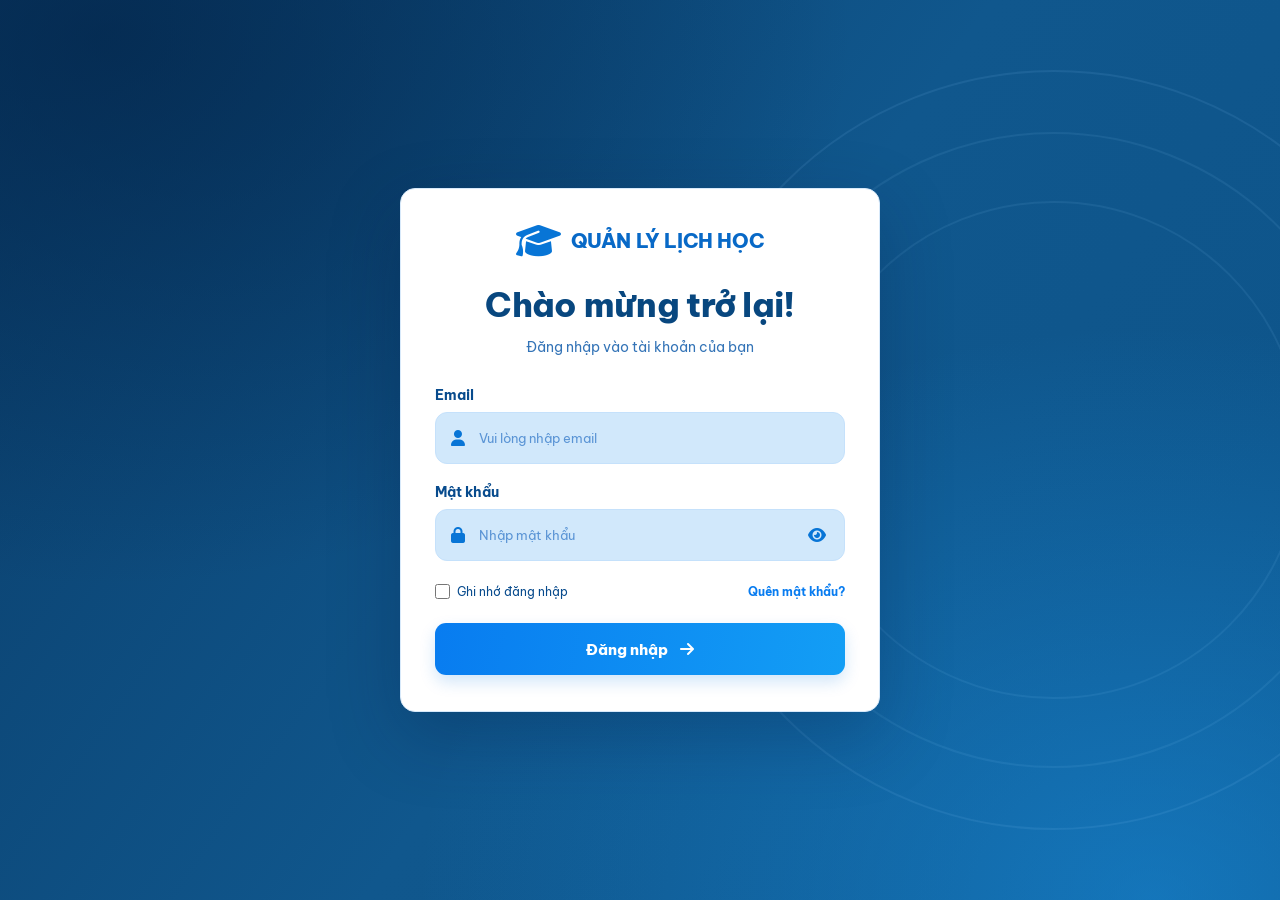
==== dangnhap.html @ f7cce5d5 "thêm phần đăng nhập" ====
<!DOCTYPE html>
<html lang="vi">
<head>
  <meta charset="UTF-8">
  <meta name="viewport" content="width=device-width, initial-scale=1.0">

  <title>Đăng nhập | Quản lý lịch học</title>

  <!-- CSS của trang đăng nhập -->
  <link rel="stylesheet" href="css/dangnhap.css">

  <!-- Font chữ -->
  <link rel="preconnect" href="https://fonts.googleapis.com">
  <link rel="preconnect" href="https://fonts.gstatic.com" crossorigin>
  <link
    href="https://fonts.googleapis.com/css2?family=Be+Vietnam+Pro:wght@400;500;600;700;800&display=swap"
    rel="stylesheet"
  >

  <!-- Font Awesome 6.4.0 -->
  <link
    rel="stylesheet"
    href="https://cdnjs.cloudflare.com/ajax/libs/font-awesome/6.4.0/css/all.min.css"
  >
</head>

<body>
  <main class="login-page">
    <!-- Vòng tròn trang trí nền -->
    <div class="background-rings" aria-hidden="true"></div>

    <!-- Khung đăng nhập -->
    <section class="login-card">

      <!-- Logo -->
      <a class="brand" href="dangnhap.html">
        <i class="fa-solid fa-graduation-cap brand-icon"></i>
        <span>QUẢN LÝ LỊCH HỌC</span>
      </a>

      <!-- Tiêu đề -->
      <header class="login-heading">
        <h1>Chào mừng trở lại!</h1>
        <p>Đăng nhập vào tài khoản của bạn</p>
      </header>

      <!-- Form đăng nhập -->
      <form id="loginForm" novalidate>

        <!-- Email hoặc mã sinh viên -->
        <div class="form-group">
          <label for="email">Email</label>

          <div class="input-wrap">
            <i class="fa-solid fa-user input-icon"></i>

            <input
              type="text"
              id="email"
              name="email"
              placeholder="Vui lòng nhập email"
              autocomplete="username"
              required
            >
          </div>

          <small class="error-message" id="emailError"></small>
        </div>

        <!-- Mật khẩu -->
        <div class="form-group">
          <label for="password">Mật khẩu</label>

          <div class="input-wrap">
            <i class="fa-solid fa-lock input-icon"></i>

            <input
              type="password"
              id="password"
              name="password"
              placeholder="Nhập mật khẩu"
              autocomplete="current-password"
              required
            >

            <button
              type="button"
              class="toggle-password"
              id="togglePassword"
              aria-label="Hiện mật khẩu"
              title="Hiện hoặc ẩn mật khẩu"
            >
              <i class="fa-solid fa-eye"></i>
            </button>
          </div>

          <small class="error-message" id="passwordError"></small>
        </div>

        <!-- Ghi nhớ và quên mật khẩu -->
        <div class="form-options">
          <label class="remember-option">
            <input type="checkbox" id="rememberMe">
            <span>Ghi nhớ đăng nhập</span>
          </label>

          <button
            type="button"
            class="text-button"
            id="forgotPassword"
          >
            Quên mật khẩu?
          </button>
        </div>

        <!-- Nút đăng nhập -->
        <button class="login-button" type="submit">
          <span>Đăng nhập</span>
          <i class="fa-solid fa-arrow-right"></i>
        </button>

        <!-- Thông báo -->
        <p
          class="form-message"
          id="formMessage"
          role="status"
          aria-live="polite"
        ></p>
      </form>

    </section>
  </main>

  <!-- JavaScript -->
  <script src="js/dangnhap.js"></script>
</body>
</html>
---- css/dangnhap.css ----
:root {
  --blue-dark: #0a3c68;
  --blue-main: #0869c7;
  --blue-button: #087cf0;
  --blue-light: #d1e8fb;
  --text-color: #084b8d;
  --muted-color: #3c77b5;
}

* {
  box-sizing: border-box;
}

html,
body {
  min-height: 100%;
}

body {
  margin: 0;
  font-family: "Be Vietnam Pro", Arial, sans-serif;
  color: var(--text-color);
}

button,
input {
  font: inherit;
}

/* =====================================
   2. NỀN XANH
===================================== */

.login-page {
  min-height: 100vh;
  min-height: 100svh;

  display: flex;
  justify-content: center;
  align-items: center;

  position: relative;
  isolation: isolate;
  overflow: hidden;

  padding: 30px 18px;

  background:
    radial-gradient(
      ellipse at 90% 100%,
      rgba(26, 145, 226, 0.55),
      transparent 45%
    ),
    radial-gradient(
      ellipse at 8% 4%,
      rgba(2, 34, 70, 0.65),
      transparent 45%
    ),
    linear-gradient(
      125deg,
      #0a3c68 0%,
      #10578d 52%,
      #0d548a 100%
    );
}

/* Vòng tròn trang trí */

.background-rings {
  position: absolute;
  z-index: -1;

  width: min(760px, 75vw);
  aspect-ratio: 1;

  right: -12%;
  top: 50%;

  transform: translateY(-50%);

  border: 2px solid rgba(146, 205, 247, 0.1);
  border-radius: 50%;

  pointer-events: none;
}

.background-rings::before,
.background-rings::after {
  content: "";

  position: absolute;
  inset: 8%;

  border: 2px solid rgba(146, 205, 247, 0.09);
  border-radius: 50%;
}

.background-rings::after {
  inset: 17%;
}

/* =====================================
   3. KHUNG ĐĂNG NHẬP
===================================== */

.login-card {
  position: relative;
  z-index: 1;

  width: 100%;
  max-width: 480px;

  padding: 34px 34px 36px;

  background: #ffffff;

  border: 1px solid #d7e9fa;
  border-radius: 15px;

  box-shadow: 0 24px 70px rgba(0, 25, 59, 0.25);
}

/* =====================================
   4. LOGO
===================================== */

.brand {
  display: flex;
  justify-content: center;
  align-items: center;
  gap: 10px;

  color: #0869c7;
  text-decoration: none;

  font-size: 20px;
  font-weight: 800;
  letter-spacing: -0.4px;
}

.brand-icon {
  font-size: 36px;
  color: #0875d6;
}

/* =====================================
   5. TIÊU ĐỀ
===================================== */

.login-heading {
  text-align: center;
  margin: 23px 0 28px;
}

.login-heading h1 {
  margin: 0;

  color: #08477f;

  font-size: clamp(25px, 4vw, 34px);
  line-height: 1.35;
  font-weight: 800;
  letter-spacing: -0.7px;
}

.login-heading p {
  margin: 8px 0 0;

  color: #3474b7;
  font-size: 14px;
  line-height: 1.6;
}

/* =====================================
   6. CÁC Ô NHẬP LIỆU
===================================== */

.form-group {
  margin-bottom: 19px;
}

.form-group > label {
  display: block;
  margin-bottom: 8px;

  color: #084b8d;
  font-size: 14px;
  font-weight: 700;
}

.input-wrap {
  display: flex;
  align-items: center;
  gap: 12px;

  min-height: 52px;
  padding: 0 13px;

  /* Nền xanh nhạt như ảnh mẫu */
  background: #d1e8fb;

  border: 1px solid #c5e1fb;
  border-radius: 12px;

  transition:
    background 0.2s ease,
    border-color 0.2s ease,
    box-shadow 0.2s ease;
}

.input-wrap:focus-within {
  background: #d9edfc;
  border-color: #4aabf6;
  box-shadow: 0 0 0 3px rgba(21, 137, 232, 0.13);
}

/* Icon email và mật khẩu */

.input-icon {
  flex: 0 0 auto;

  width: 18px;
  text-align: center;

  color: #0875d6;
  font-size: 16px;
}

/* Trường nhập */

.input-wrap input {
  flex: 1;
  min-width: 0;

  padding: 13px 0;

  border: none;
  outline: none;

  background: transparent;

  color: #084b8d;
  font-size: 13px;
}

.input-wrap input::placeholder {
  color: #5a94d5;
  opacity: 1;
}

/* Nút hiện hoặc ẩn mật khẩu */

.toggle-password {
  display: flex;
  justify-content: center;
  align-items: center;

  flex: 0 0 auto;

  width: 28px;
  height: 32px;

  border: none;
  border-radius: 6px;

  color: #0875d6;
  background: transparent;

  cursor: pointer;
}

.toggle-password:hover {
  background: rgba(8, 117, 214, 0.09);
}

.toggle-password i {
  font-size: 16px;
}

/* =====================================
   7. GHI NHỚ VÀ QUÊN MẬT KHẨU
===================================== */

.form-options {
  display: flex;
  justify-content: space-between;
  align-items: center;
  gap: 10px;

  margin: 2px 0 20px;

  font-size: 12px;
}

.remember-option {
  display: inline-flex;
  align-items: center;
  gap: 7px;

  cursor: pointer;
}

.remember-option input {
  width: 15px;
  height: 15px;
  margin: 0;

  accent-color: #087cf0;
  cursor: pointer;
}

.text-button {
  padding: 4px 0;

  border: none;

  color: #087cf0;
  background: transparent;

  font-size: 12px;
  font-weight: 700;

  cursor: pointer;
}

.text-button:hover {
  text-decoration: underline;
}

/* =====================================
   8. NÚT ĐĂNG NHẬP
===================================== */

.login-button {
  display: flex;
  justify-content: center;
  align-items: center;
  gap: 12px;

  width: 100%;
  min-height: 52px;

  border: none;
  border-radius: 11px;

  color: #ffffff;
  background: linear-gradient(100deg, #087cf0, #139ef5);

  box-shadow: 0 7px 16px rgba(5, 119, 224, 0.18);

  font-size: 15px;
  font-weight: 800;

  cursor: pointer;

  transition:
    transform 0.2s ease,
    box-shadow 0.2s ease,
    filter 0.2s ease;
}

.login-button i {
  font-size: 16px;
}

.login-button:hover {
  filter: brightness(1.05);
  box-shadow: 0 9px 20px rgba(5, 119, 224, 0.25);
}

.login-button:active {
  transform: translateY(1px);
}

.login-button:focus-visible,
.toggle-password:focus-visible,
.text-button:focus-visible {
  outline: 2px solid #087cf0;
  outline-offset: 3px;
}

/* =====================================
   9. THÔNG BÁO
===================================== */

.form-message {
  margin: 0;
  text-align: center;
  font-size: 12px;
  line-height: 1.6;
}

.form-message:not(:empty) {
  margin-top: 12px;
}

.form-message.success {
  color: #087a46;
}

.form-message.error,
.error-message {
  color: #c62828;
}

.error-message {
  display: block;
  margin-top: 5px;
  font-size: 11px;
}

.error-message:empty {
  display: none;
}

/* =====================================
   10. RESPONSIVE - TABLET VÀ ĐIỆN THOẠI
===================================== */

@media (max-width: 600px) {
  .login-page {
    padding: 22px 14px;
  }

  .login-card {
    max-width: 420px;
    padding: 28px 22px 30px;
    border-radius: 14px;
  }

  .brand {
    gap: 8px;
    font-size: 17px;
  }

  .brand-icon {
    font-size: 31px;
  }

  .login-heading {
    margin: 20px 0 25px;
  }

  .login-heading h1 {
    font-size: 27px;
  }

  .login-heading p {
    font-size: 13px;
  }

  .form-group > label {
    font-size: 13px;
  }

  .input-wrap {
    min-height: 49px;
    gap: 10px;
    padding: 0 11px;
  }

  .input-wrap input {
    font-size: 12px;
  }

  .form-options {
    font-size: 11px;
  }

  .text-button {
    font-size: 11px;
  }

  .login-button {
    min-height: 49px;
    font-size: 14px;
  }
}

@media (max-width: 360px) {
  .login-card {
    padding: 25px 17px;
  }

  .brand {
    font-size: 15px;
  }

  .login-heading h1 {
    font-size: 24px;
  }

  .form-options {
    align-items: flex-start;
  }
}
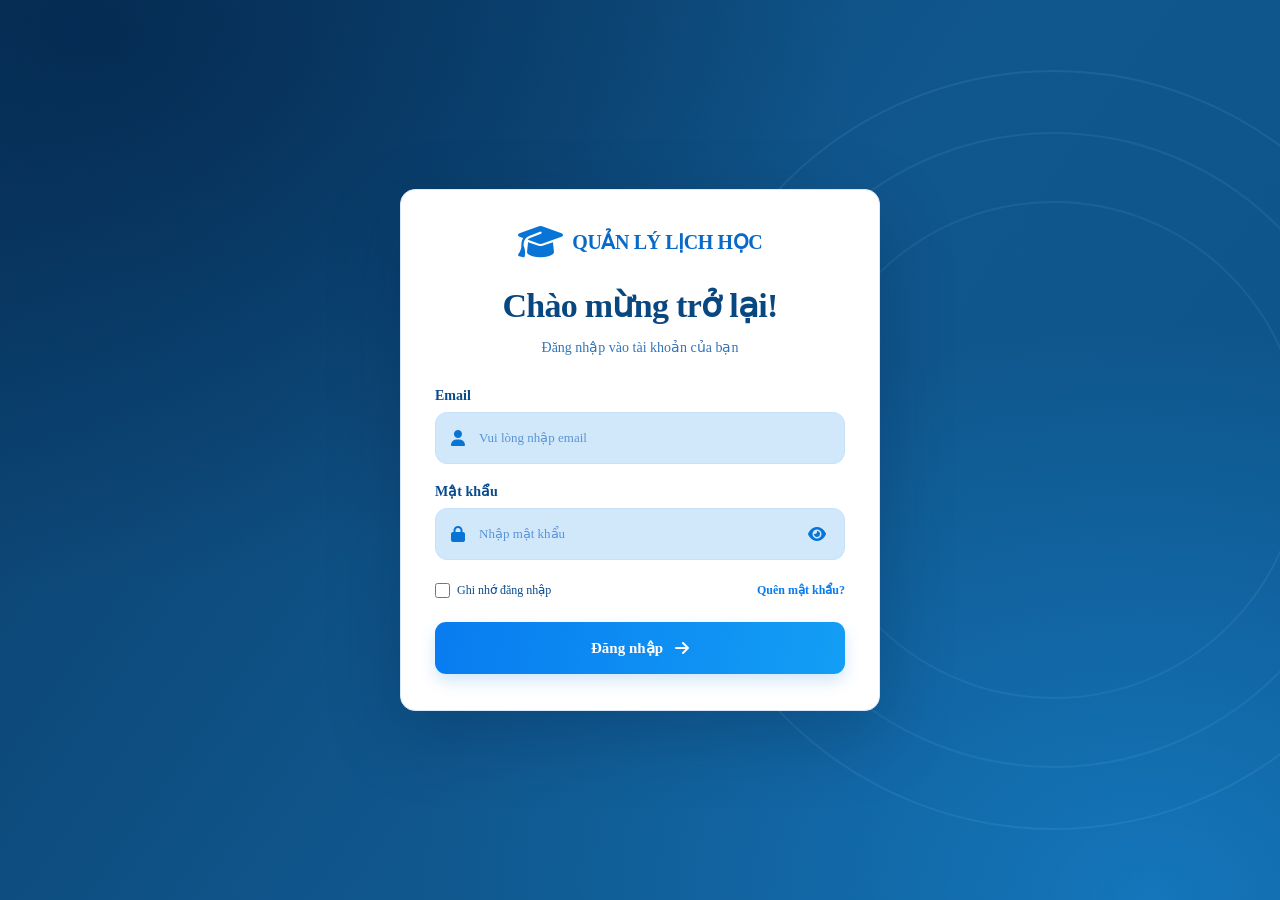
==== commit 7db926fc: "Sửa format các file html và thêm liên kết giữa monhoc và lichhoc" ====
--- a/dangnhap.html
+++ b/dangnhap.html
@@ -1,137 +1,72 @@
 <!DOCTYPE html>
 <html lang="vi">
 <head>
-  <meta charset="UTF-8">
-  <meta name="viewport" content="width=device-width, initial-scale=1.0">
+    <meta charset="UTF-8">
+    <meta name="viewport" content="width=device-width, initial-scale=1.0">
+    <title>Đăng nhập - QUẢN LÝ LỊCH HỌC</title>
+    <link rel="stylesheet" href="https://cdnjs.cloudflare.com/ajax/libs/font-awesome/6.4.0/css/all.min.css">
+    <link rel="stylesheet" href="css/dangnhap.css">
+</head>
+<body>
 
-  <title>Đăng nhập | Quản lý lịch học</title>
+    <main class="login-page">
+        <div class="background-rings" aria-hidden="true"></div>
 
-  <!-- CSS của trang đăng nhập -->
-  <link rel="stylesheet" href="css/dangnhap.css">
+        <section class="login-card">
 
-  <!-- Font chữ -->
-  <link rel="preconnect" href="https://fonts.googleapis.com">
-  <link rel="preconnect" href="https://fonts.gstatic.com" crossorigin>
-  <link
-    href="https://fonts.googleapis.com/css2?family=Be+Vietnam+Pro:wght@400;500;600;700;800&display=swap"
-    rel="stylesheet"
-  >
+            <a class="brand" href="trangchu.html">
+                <i class="fa-solid fa-graduation-cap brand-icon"></i>
+                <span>QUẢN LÝ LỊCH HỌC</span>
+            </a>
 
-  <!-- Font Awesome 6.4.0 -->
-  <link
-    rel="stylesheet"
-    href="https://cdnjs.cloudflare.com/ajax/libs/font-awesome/6.4.0/css/all.min.css"
-  >
-</head>
+            <header class="login-heading">
+                <h1>Chào mừng trở lại!</h1>
+                <p>Đăng nhập vào tài khoản của bạn</p>
+            </header>
 
-<body>
-  <main class="login-page">
-    <!-- Vòng tròn trang trí nền -->
-    <div class="background-rings" aria-hidden="true"></div>
+            <form id="loginForm" novalidate>
 
-    <!-- Khung đăng nhập -->
-    <section class="login-card">
+                <div class="form-group">
+                    <label for="email">Email</label>
+                    <div class="input-wrap">
+                        <i class="fa-solid fa-user input-icon"></i>
+                        <input type="email" id="email" name="email" placeholder="Vui lòng nhập email" autocomplete="username" required>
+                    </div>
+                    <small class="error-message" id="emailError"></small>
+                </div>
 
-      <!-- Logo -->
-      <a class="brand" href="dangnhap.html">
-        <i class="fa-solid fa-graduation-cap brand-icon"></i>
-        <span>QUẢN LÝ LỊCH HỌC</span>
-      </a>
+                <div class="form-group">
+                    <label for="password">Mật khẩu</label>
+                    <div class="input-wrap">
+                        <i class="fa-solid fa-lock input-icon"></i>
+                        <input type="password" id="password" name="password" placeholder="Nhập mật khẩu" autocomplete="current-password" required>
+                        <button type="button" class="toggle-password" id="togglePassword" aria-label="Hiện mật khẩu" title="Hiện hoặc ẩn mật khẩu">
+                            <i class="fa-solid fa-eye"></i>
+                        </button>
+                    </div>
+                    <small class="error-message" id="passwordError"></small>
+                </div>
 
-      <!-- Tiêu đề -->
-      <header class="login-heading">
-        <h1>Chào mừng trở lại!</h1>
-        <p>Đăng nhập vào tài khoản của bạn</p>
-      </header>
+                <div class="form-options">
+                    <label class="remember-option">
+                        <input type="checkbox" id="rememberMe">
+                        <span>Ghi nhớ đăng nhập</span>
+                    </label>
+                    <button type="button" class="text-button" id="forgotPassword">Quên mật khẩu?</button>
+                </div>
 
-      <!-- Form đăng nhập -->
-      <form id="loginForm" novalidate>
+                <button class="login-button" type="submit">
+                    <span>Đăng nhập</span>
+                    <i class="fa-solid fa-arrow-right"></i>
+                </button>
 
-        <!-- Email hoặc mã sinh viên -->
-        <div class="form-group">
-          <label for="email">Email</label>
+                <p class="form-message" id="formMessage" role="status" aria-live="polite"></p>
+            </form>
 
-          <div class="input-wrap">
-            <i class="fa-solid fa-user input-icon"></i>
+        </section>
+    </main>
 
-            <input
-              type="text"
-              id="email"
-              name="email"
-              placeholder="Vui lòng nhập email"
-              autocomplete="username"
-              required
-            >
-          </div>
+    <script src="js/dangnhap.js"></script>
 
-          <small class="error-message" id="emailError"></small>
-        </div>
-
-        <!-- Mật khẩu -->
-        <div class="form-group">
-          <label for="password">Mật khẩu</label>
-
-          <div class="input-wrap">
-            <i class="fa-solid fa-lock input-icon"></i>
-
-            <input
-              type="password"
-              id="password"
-              name="password"
-              placeholder="Nhập mật khẩu"
-              autocomplete="current-password"
-              required
-            >
-
-            <button
-              type="button"
-              class="toggle-password"
-              id="togglePassword"
-              aria-label="Hiện mật khẩu"
-              title="Hiện hoặc ẩn mật khẩu"
-            >
-              <i class="fa-solid fa-eye"></i>
-            </button>
-          </div>
-
-          <small class="error-message" id="passwordError"></small>
-        </div>
-
-        <!-- Ghi nhớ và quên mật khẩu -->
-        <div class="form-options">
-          <label class="remember-option">
-            <input type="checkbox" id="rememberMe">
-            <span>Ghi nhớ đăng nhập</span>
-          </label>
-
-          <button
-            type="button"
-            class="text-button"
-            id="forgotPassword"
-          >
-            Quên mật khẩu?
-          </button>
-        </div>
-
-        <!-- Nút đăng nhập -->
-        <button class="login-button" type="submit">
-          <span>Đăng nhập</span>
-          <i class="fa-solid fa-arrow-right"></i>
-        </button>
-
-        <!-- Thông báo -->
-        <p
-          class="form-message"
-          id="formMessage"
-          role="status"
-          aria-live="polite"
-        ></p>
-      </form>
-
-    </section>
-  </main>
-
-  <!-- JavaScript -->
-  <script src="js/dangnhap.js"></script>
 </body>
-</html>
+</html>
--- a/css/dangnhap.css
+++ b/css/dangnhap.css
@@ -18,7 +18,7 @@
 
 body {
   margin: 0;
-  font-family: "Be Vietnam Pro", Arial, sans-serif;
+  font-family: inherit;
   color: var(--text-color);
 }
 
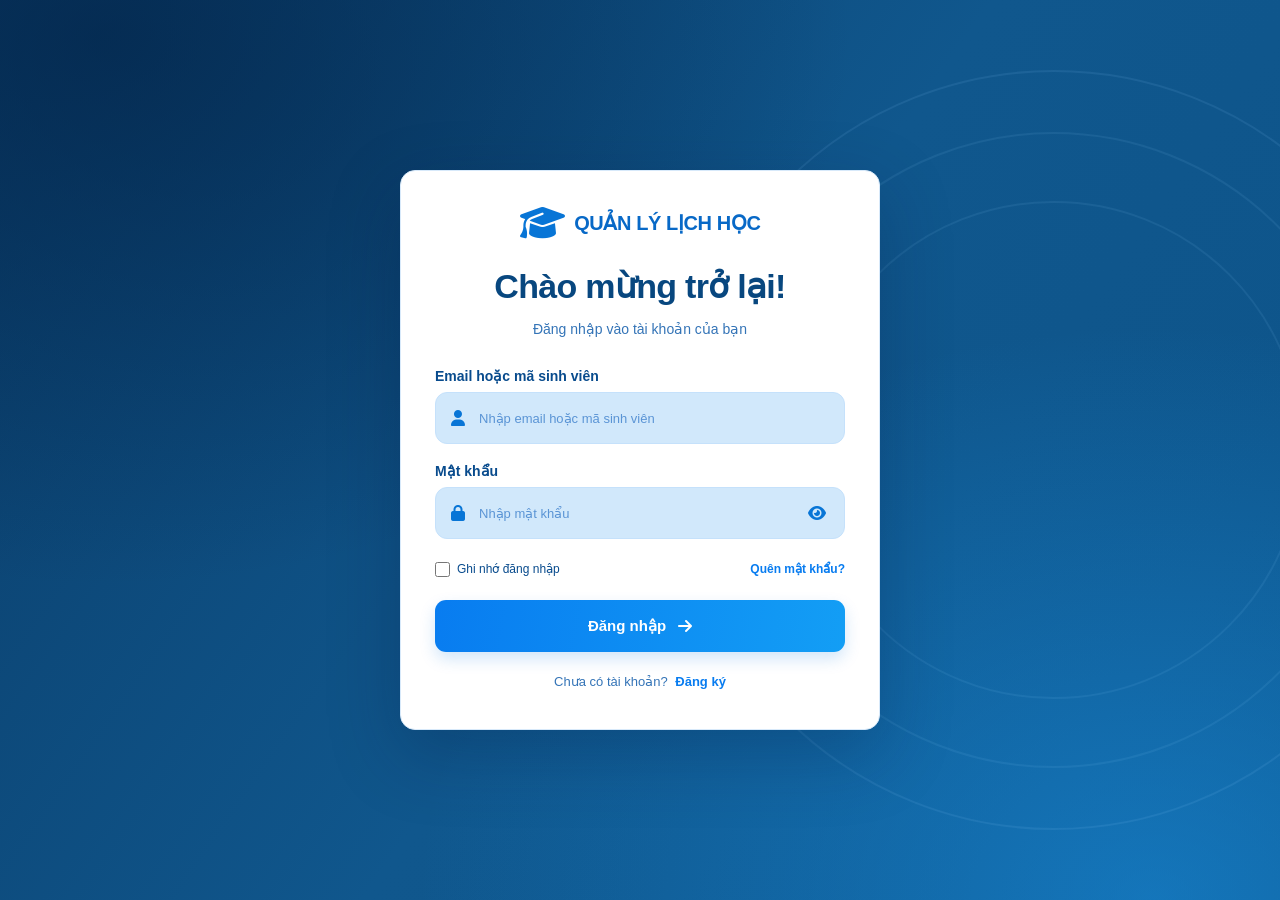
==== commit c600fa24: "- Thêm chức năng đăng kí, giờ có thể đăng nhập bằng email hoặc msv - Tài khoản thực sự hoạt động tha" ====
--- a/dangnhap.html
+++ b/dangnhap.html
@@ -20,31 +20,31 @@
             </a>
 
             <header class="login-heading">
-                <h1>Chào mừng trở lại!</h1>
-                <p>Đăng nhập vào tài khoản của bạn</p>
+                <h1 id="headingTitle">Chào mừng trở lại!</h1>
+                <p id="headingText">Đăng nhập vào tài khoản của bạn</p>
             </header>
 
             <form id="loginForm" novalidate>
 
                 <div class="form-group">
-                    <label for="email">Email</label>
+                    <label for="loginId">Email hoặc mã sinh viên</label>
                     <div class="input-wrap">
                         <i class="fa-solid fa-user input-icon"></i>
-                        <input type="email" id="email" name="email" placeholder="Vui lòng nhập email" autocomplete="username" required>
+                        <input type="text" id="loginId" name="loginId" placeholder="Nhập email hoặc mã sinh viên" autocomplete="username" required>
                     </div>
-                    <small class="error-message" id="emailError"></small>
+                    <small class="error-message" id="loginIdError"></small>
                 </div>
 
                 <div class="form-group">
-                    <label for="password">Mật khẩu</label>
+                    <label for="loginPassword">Mật khẩu</label>
                     <div class="input-wrap">
                         <i class="fa-solid fa-lock input-icon"></i>
-                        <input type="password" id="password" name="password" placeholder="Nhập mật khẩu" autocomplete="current-password" required>
-                        <button type="button" class="toggle-password" id="togglePassword" aria-label="Hiện mật khẩu" title="Hiện hoặc ẩn mật khẩu">
+                        <input type="password" id="loginPassword" name="password" placeholder="Nhập mật khẩu" autocomplete="current-password" required>
+                        <button type="button" class="toggle-password" data-target="loginPassword" aria-label="Hiện mật khẩu" title="Hiện hoặc ẩn mật khẩu">
                             <i class="fa-solid fa-eye"></i>
                         </button>
                     </div>
-                    <small class="error-message" id="passwordError"></small>
+                    <small class="error-message" id="loginPasswordError"></small>
                 </div>
 
                 <div class="form-options">
@@ -60,12 +60,84 @@
                     <i class="fa-solid fa-arrow-right"></i>
                 </button>
 
-                <p class="form-message" id="formMessage" role="status" aria-live="polite"></p>
+                <p class="form-message" id="loginMessage" role="status" aria-live="polite"></p>
+
+                <p class="form-switch">
+                    Chưa có tài khoản?
+                    <button type="button" class="text-button" id="showRegister">Đăng ký</button>
+                </p>
+            </form>
+
+            <form id="registerForm" novalidate hidden>
+
+                <div class="form-group">
+                    <label for="regName">Họ và tên</label>
+                    <div class="input-wrap">
+                        <i class="fa-solid fa-id-card input-icon"></i>
+                        <input type="text" id="regName" name="name" placeholder="Ví dụ: Nguyễn Văn A" autocomplete="name" required>
+                    </div>
+                    <small class="error-message" id="regNameError"></small>
+                </div>
+
+                <div class="form-group">
+                    <label for="regEmail">Email</label>
+                    <div class="input-wrap">
+                        <i class="fa-solid fa-envelope input-icon"></i>
+                        <input type="email" id="regEmail" name="email" placeholder="Ví dụ: id@gmail.com" autocomplete="email" required>
+                    </div>
+                    <small class="error-message" id="regEmailError"></small>
+                </div>
+
+                <div class="form-group">
+                    <label for="regStudentId">Mã sinh viên</label>
+                    <div class="input-wrap">
+                        <i class="fa-solid fa-id-badge input-icon"></i>
+                        <input type="text" id="regStudentId" name="studentId" placeholder="Nhập 9 chữ số" inputmode="numeric" autocomplete="off" required>
+                    </div>
+                    <small class="error-message" id="regStudentIdError"></small>
+                </div>
+
+                <div class="form-group">
+                    <label for="regPassword">Mật khẩu</label>
+                    <div class="input-wrap">
+                        <i class="fa-solid fa-lock input-icon"></i>
+                        <input type="password" id="regPassword" name="password" placeholder="Tối thiểu 8 ký tự, gồm a-z, A-Z, 0-9" autocomplete="new-password" required>
+                        <button type="button" class="toggle-password" data-target="regPassword" aria-label="Hiện mật khẩu" title="Hiện hoặc ẩn mật khẩu">
+                            <i class="fa-solid fa-eye"></i>
+                        </button>
+                    </div>
+                    <small class="error-message" id="regPasswordError"></small>
+                </div>
+
+                <div class="form-group">
+                    <label for="regConfirm">Xác nhận mật khẩu</label>
+                    <div class="input-wrap">
+                        <i class="fa-solid fa-lock input-icon"></i>
+                        <input type="password" id="regConfirm" name="confirmPassword" placeholder="Nhập lại mật khẩu" autocomplete="new-password" required>
+                        <button type="button" class="toggle-password" data-target="regConfirm" aria-label="Hiện mật khẩu" title="Hiện hoặc ẩn mật khẩu">
+                            <i class="fa-solid fa-eye"></i>
+                        </button>
+                    </div>
+                    <small class="error-message" id="regConfirmError"></small>
+                </div>
+
+                <button class="login-button" type="submit">
+                    <span>Đăng ký</span>
+                    <i class="fa-solid fa-arrow-right"></i>
+                </button>
+
+                <p class="form-message" id="registerMessage" role="status" aria-live="polite"></p>
+
+                <p class="form-switch">
+                    Đã có tài khoản?
+                    <button type="button" class="text-button" id="showLogin">Đăng nhập</button>
+                </p>
             </form>
 
         </section>
     </main>
 
+    <script src="js/main.js"></script>
     <script src="js/dangnhap.js"></script>
 
 </body>
--- a/css/dangnhap.css
+++ b/css/dangnhap.css
@@ -1,496 +1,362 @@
 :root {
-  --blue-dark: #0a3c68;
-  --blue-main: #0869c7;
-  --blue-button: #087cf0;
-  --blue-light: #d1e8fb;
-  --text-color: #084b8d;
-  --muted-color: #3c77b5;
+    --blue-dark: #0a3c68;
+    --blue-main: #0869c7;
+    --blue-icon: #0875d6;
+    --blue-button: #087cf0;
+    --blue-light: #d1e8fb;
+    --text-color: #084b8d;
+    --heading-color: #08477f;
+    --muted-color: #3474b7;
+    --success-color: #087a46;
+    --danger-color: #c62828;
 }
 
 * {
-  box-sizing: border-box;
+    box-sizing: border-box;
 }
 
 html,
 body {
-  min-height: 100%;
+    min-height: 100%;
 }
 
 body {
-  margin: 0;
-  font-family: inherit;
-  color: var(--text-color);
+    margin: 0;
+    font-family: 'Segoe UI', Tahoma, Geneva, Verdana, sans-serif;
+    color: var(--text-color);
 }
 
 button,
 input {
-  font: inherit;
-}
-
-/* =====================================
-   2. NỀN XANH
-===================================== */
+    font: inherit;
+}
 
 .login-page {
-  min-height: 100vh;
-  min-height: 100svh;
-
-  display: flex;
-  justify-content: center;
-  align-items: center;
-
-  position: relative;
-  isolation: isolate;
-  overflow: hidden;
-
-  padding: 30px 18px;
-
-  background:
-    radial-gradient(
-      ellipse at 90% 100%,
-      rgba(26, 145, 226, 0.55),
-      transparent 45%
-    ),
-    radial-gradient(
-      ellipse at 8% 4%,
-      rgba(2, 34, 70, 0.65),
-      transparent 45%
-    ),
-    linear-gradient(
-      125deg,
-      #0a3c68 0%,
-      #10578d 52%,
-      #0d548a 100%
-    );
-}
-
-/* Vòng tròn trang trí */
+    min-height: 100vh;
+    min-height: 100svh;
+    display: flex;
+    justify-content: center;
+    align-items: center;
+    position: relative;
+    isolation: isolate;
+    overflow: hidden;
+    padding: 30px 18px;
+    background:
+        radial-gradient(ellipse at 90% 100%, rgba(26, 145, 226, 0.55), transparent 45%),
+        radial-gradient(ellipse at 8% 4%, rgba(2, 34, 70, 0.65), transparent 45%),
+        linear-gradient(125deg, var(--blue-dark) 0%, #10578d 52%, #0d548a 100%);
+}
 
 .background-rings {
-  position: absolute;
-  z-index: -1;
-
-  width: min(760px, 75vw);
-  aspect-ratio: 1;
-
-  right: -12%;
-  top: 50%;
-
-  transform: translateY(-50%);
-
-  border: 2px solid rgba(146, 205, 247, 0.1);
-  border-radius: 50%;
-
-  pointer-events: none;
-}
-
+    position: absolute;
+    z-index: -1;
+    width: min(760px, 75vw);
+    aspect-ratio: 1;
+    right: -12%;
+    top: 50%;
+    transform: translateY(-50%);
+    border: 2px solid rgba(146, 205, 247, 0.1);
+    border-radius: 50%;
+    pointer-events: none;
+}
 .background-rings::before,
 .background-rings::after {
-  content: "";
-
-  position: absolute;
-  inset: 8%;
-
-  border: 2px solid rgba(146, 205, 247, 0.09);
-  border-radius: 50%;
-}
-
+    content: "";
+    position: absolute;
+    inset: 8%;
+    border: 2px solid rgba(146, 205, 247, 0.09);
+    border-radius: 50%;
+}
 .background-rings::after {
-  inset: 17%;
-}
-
-/* =====================================
-   3. KHUNG ĐĂNG NHẬP
-===================================== */
+    inset: 17%;
+}
 
 .login-card {
-  position: relative;
-  z-index: 1;
-
-  width: 100%;
-  max-width: 480px;
-
-  padding: 34px 34px 36px;
-
-  background: #ffffff;
-
-  border: 1px solid #d7e9fa;
-  border-radius: 15px;
-
-  box-shadow: 0 24px 70px rgba(0, 25, 59, 0.25);
-}
-
-/* =====================================
-   4. LOGO
-===================================== */
+    position: relative;
+    z-index: 1;
+    width: 100%;
+    max-width: 480px;
+    padding: 34px 34px 36px;
+    background: #fff;
+    border: 1px solid #d7e9fa;
+    border-radius: 15px;
+    box-shadow: 0 24px 70px rgba(0, 25, 59, 0.25);
+}
 
 .brand {
-  display: flex;
-  justify-content: center;
-  align-items: center;
-  gap: 10px;
-
-  color: #0869c7;
-  text-decoration: none;
-
-  font-size: 20px;
-  font-weight: 800;
-  letter-spacing: -0.4px;
-}
-
+    display: flex;
+    justify-content: center;
+    align-items: center;
+    gap: 10px;
+    color: var(--blue-main);
+    text-decoration: none;
+    font-size: 20px;
+    font-weight: 800;
+    letter-spacing: -0.4px;
+}
 .brand-icon {
-  font-size: 36px;
-  color: #0875d6;
-}
-
-/* =====================================
-   5. TIÊU ĐỀ
-===================================== */
+    font-size: 36px;
+    color: var(--blue-icon);
+}
 
 .login-heading {
-  text-align: center;
-  margin: 23px 0 28px;
-}
-
+    text-align: center;
+    margin: 23px 0 28px;
+}
 .login-heading h1 {
-  margin: 0;
-
-  color: #08477f;
-
-  font-size: clamp(25px, 4vw, 34px);
-  line-height: 1.35;
-  font-weight: 800;
-  letter-spacing: -0.7px;
-}
-
+    margin: 0;
+    color: var(--heading-color);
+    font-size: clamp(25px, 4vw, 34px);
+    line-height: 1.35;
+    font-weight: 800;
+    letter-spacing: -0.7px;
+}
 .login-heading p {
-  margin: 8px 0 0;
-
-  color: #3474b7;
-  font-size: 14px;
-  line-height: 1.6;
-}
-
-/* =====================================
-   6. CÁC Ô NHẬP LIỆU
-===================================== */
+    margin: 8px 0 0;
+    color: var(--muted-color);
+    font-size: 14px;
+    line-height: 1.6;
+}
 
 .form-group {
-  margin-bottom: 19px;
-}
-
+    margin-bottom: 19px;
+}
 .form-group > label {
-  display: block;
-  margin-bottom: 8px;
-
-  color: #084b8d;
-  font-size: 14px;
-  font-weight: 700;
+    display: block;
+    margin-bottom: 8px;
+    color: var(--text-color);
+    font-size: 14px;
+    font-weight: 700;
 }
 
 .input-wrap {
-  display: flex;
-  align-items: center;
-  gap: 12px;
-
-  min-height: 52px;
-  padding: 0 13px;
-
-  /* Nền xanh nhạt như ảnh mẫu */
-  background: #d1e8fb;
-
-  border: 1px solid #c5e1fb;
-  border-radius: 12px;
-
-  transition:
-    background 0.2s ease,
-    border-color 0.2s ease,
-    box-shadow 0.2s ease;
-}
-
+    display: flex;
+    align-items: center;
+    gap: 12px;
+    min-height: 52px;
+    padding: 0 13px;
+    background: var(--blue-light);
+    border: 1px solid #c5e1fb;
+    border-radius: 12px;
+    transition: background 0.2s ease, border-color 0.2s ease, box-shadow 0.2s ease;
+}
 .input-wrap:focus-within {
-  background: #d9edfc;
-  border-color: #4aabf6;
-  box-shadow: 0 0 0 3px rgba(21, 137, 232, 0.13);
-}
-
-/* Icon email và mật khẩu */
-
+    background: #d9edfc;
+    border-color: #4aabf6;
+    box-shadow: 0 0 0 3px rgba(21, 137, 232, 0.13);
+}
 .input-icon {
-  flex: 0 0 auto;
-
-  width: 18px;
-  text-align: center;
-
-  color: #0875d6;
-  font-size: 16px;
-}
-
-/* Trường nhập */
-
+    flex: 0 0 auto;
+    width: 18px;
+    text-align: center;
+    color: var(--blue-icon);
+    font-size: 16px;
+}
 .input-wrap input {
-  flex: 1;
-  min-width: 0;
-
-  padding: 13px 0;
-
-  border: none;
-  outline: none;
-
-  background: transparent;
-
-  color: #084b8d;
-  font-size: 13px;
-}
-
+    flex: 1;
+    min-width: 0;
+    padding: 13px 0;
+    border: none;
+    outline: none;
+    background: transparent;
+    color: var(--text-color);
+    font-size: 13px;
+}
 .input-wrap input::placeholder {
-  color: #5a94d5;
-  opacity: 1;
-}
-
-/* Nút hiện hoặc ẩn mật khẩu */
+    color: #5a94d5;
+    opacity: 1;
+}
 
 .toggle-password {
-  display: flex;
-  justify-content: center;
-  align-items: center;
-
-  flex: 0 0 auto;
-
-  width: 28px;
-  height: 32px;
-
-  border: none;
-  border-radius: 6px;
-
-  color: #0875d6;
-  background: transparent;
-
-  cursor: pointer;
-}
-
+    display: flex;
+    justify-content: center;
+    align-items: center;
+    flex: 0 0 auto;
+    width: 28px;
+    height: 32px;
+    border: none;
+    border-radius: 6px;
+    color: var(--blue-icon);
+    background: transparent;
+    cursor: pointer;
+}
 .toggle-password:hover {
-  background: rgba(8, 117, 214, 0.09);
-}
-
+    background: rgba(8, 117, 214, 0.09);
+}
 .toggle-password i {
-  font-size: 16px;
-}
-
-/* =====================================
-   7. GHI NHỚ VÀ QUÊN MẬT KHẨU
-===================================== */
+    font-size: 16px;
+}
 
 .form-options {
-  display: flex;
-  justify-content: space-between;
-  align-items: center;
-  gap: 10px;
-
-  margin: 2px 0 20px;
-
-  font-size: 12px;
-}
-
+    display: flex;
+    justify-content: space-between;
+    align-items: center;
+    gap: 10px;
+    margin: 2px 0 20px;
+    font-size: 12px;
+}
 .remember-option {
-  display: inline-flex;
-  align-items: center;
-  gap: 7px;
-
-  cursor: pointer;
-}
-
+    display: inline-flex;
+    align-items: center;
+    gap: 7px;
+    cursor: pointer;
+}
 .remember-option input {
-  width: 15px;
-  height: 15px;
-  margin: 0;
-
-  accent-color: #087cf0;
-  cursor: pointer;
-}
-
+    width: 15px;
+    height: 15px;
+    margin: 0;
+    accent-color: var(--blue-button);
+    cursor: pointer;
+}
 .text-button {
-  padding: 4px 0;
-
-  border: none;
-
-  color: #087cf0;
-  background: transparent;
-
-  font-size: 12px;
-  font-weight: 700;
-
-  cursor: pointer;
-}
-
+    padding: 4px 0;
+    border: none;
+    color: var(--blue-button);
+    background: transparent;
+    font-size: 12px;
+    font-weight: 700;
+    cursor: pointer;
+}
 .text-button:hover {
-  text-decoration: underline;
-}
-
-/* =====================================
-   8. NÚT ĐĂNG NHẬP
-===================================== */
+    text-decoration: underline;
+}
 
 .login-button {
-  display: flex;
-  justify-content: center;
-  align-items: center;
-  gap: 12px;
-
-  width: 100%;
-  min-height: 52px;
-
-  border: none;
-  border-radius: 11px;
-
-  color: #ffffff;
-  background: linear-gradient(100deg, #087cf0, #139ef5);
-
-  box-shadow: 0 7px 16px rgba(5, 119, 224, 0.18);
-
-  font-size: 15px;
-  font-weight: 800;
-
-  cursor: pointer;
-
-  transition:
-    transform 0.2s ease,
-    box-shadow 0.2s ease,
-    filter 0.2s ease;
-}
-
+    display: flex;
+    justify-content: center;
+    align-items: center;
+    gap: 12px;
+    width: 100%;
+    min-height: 52px;
+    border: none;
+    border-radius: 11px;
+    color: #fff;
+    background: linear-gradient(100deg, var(--blue-button), #139ef5);
+    box-shadow: 0 7px 16px rgba(5, 119, 224, 0.18);
+    font-size: 15px;
+    font-weight: 800;
+    cursor: pointer;
+    transition: transform 0.2s ease, box-shadow 0.2s ease, filter 0.2s ease;
+}
 .login-button i {
-  font-size: 16px;
-}
-
+    font-size: 16px;
+}
 .login-button:hover {
-  filter: brightness(1.05);
-  box-shadow: 0 9px 20px rgba(5, 119, 224, 0.25);
-}
-
+    filter: brightness(1.05);
+    box-shadow: 0 9px 20px rgba(5, 119, 224, 0.25);
+}
 .login-button:active {
-  transform: translateY(1px);
-}
-
+    transform: translateY(1px);
+}
 .login-button:focus-visible,
 .toggle-password:focus-visible,
 .text-button:focus-visible {
-  outline: 2px solid #087cf0;
-  outline-offset: 3px;
-}
-
-/* =====================================
-   9. THÔNG BÁO
-===================================== */
+    outline: 2px solid var(--blue-button);
+    outline-offset: 3px;
+}
+
+.form-switch {
+    margin: 18px 0 0;
+    text-align: center;
+    color: var(--muted-color);
+    font-size: 13px;
+}
+.form-switch .text-button {
+    margin-left: 4px;
+    font-size: 13px;
+}
 
 .form-message {
-  margin: 0;
-  text-align: center;
-  font-size: 12px;
-  line-height: 1.6;
-}
-
+    margin: 0;
+    text-align: center;
+    font-size: 12px;
+    line-height: 1.6;
+}
 .form-message:not(:empty) {
-  margin-top: 12px;
-}
-
+    margin-top: 12px;
+}
 .form-message.success {
-  color: #087a46;
-}
-
+    color: var(--success-color);
+}
 .form-message.error,
 .error-message {
-  color: #c62828;
-}
-
+    color: var(--danger-color);
+}
 .error-message {
-  display: block;
-  margin-top: 5px;
-  font-size: 11px;
-}
-
+    display: block;
+    margin-top: 5px;
+    font-size: 11px;
+}
 .error-message:empty {
-  display: none;
-}
-
-/* =====================================
-   10. RESPONSIVE - TABLET VÀ ĐIỆN THOẠI
-===================================== */
+    display: none;
+}
+
+@media (max-width: 900px) {
+    .login-card {
+        max-width: 440px;
+    }
+    .background-rings {
+        width: min(620px, 80vw);
+        right: -20%;
+    }
+}
+
+@media (max-width: 768px) {
+    .login-page {
+        padding: 26px 16px;
+    }
+    .login-card {
+        padding: 30px 26px 32px;
+    }
+    .background-rings {
+        display: none;
+    }
+}
 
 @media (max-width: 600px) {
-  .login-page {
-    padding: 22px 14px;
-  }
-
-  .login-card {
-    max-width: 420px;
-    padding: 28px 22px 30px;
-    border-radius: 14px;
-  }
-
-  .brand {
-    gap: 8px;
-    font-size: 17px;
-  }
-
-  .brand-icon {
-    font-size: 31px;
-  }
-
-  .login-heading {
-    margin: 20px 0 25px;
-  }
-
-  .login-heading h1 {
-    font-size: 27px;
-  }
-
-  .login-heading p {
-    font-size: 13px;
-  }
-
-  .form-group > label {
-    font-size: 13px;
-  }
-
-  .input-wrap {
-    min-height: 49px;
-    gap: 10px;
-    padding: 0 11px;
-  }
-
-  .input-wrap input {
-    font-size: 12px;
-  }
-
-  .form-options {
-    font-size: 11px;
-  }
-
-  .text-button {
-    font-size: 11px;
-  }
-
-  .login-button {
-    min-height: 49px;
-    font-size: 14px;
-  }
-}
-
-@media (max-width: 360px) {
-  .login-card {
-    padding: 25px 17px;
-  }
-
-  .brand {
-    font-size: 15px;
-  }
-
-  .login-heading h1 {
-    font-size: 24px;
-  }
-
-  .form-options {
-    align-items: flex-start;
-  }
-}
+    .login-page {
+        padding: 22px 14px;
+    }
+    .login-card {
+        max-width: 420px;
+        padding: 28px 22px 30px;
+        border-radius: 14px;
+    }
+    .brand {
+        gap: 8px;
+        font-size: 17px;
+    }
+    .brand-icon {
+        font-size: 31px;
+    }
+    .login-heading {
+        margin: 20px 0 25px;
+    }
+    .login-heading h1 {
+        font-size: 27px;
+    }
+    .login-heading p {
+        font-size: 13px;
+    }
+    .form-group > label {
+        font-size: 13px;
+    }
+    .input-wrap {
+        min-height: 49px;
+        gap: 10px;
+        padding: 0 11px;
+    }
+    .input-wrap input {
+        font-size: 12px;
+    }
+    .form-options {
+        font-size: 11px;
+    }
+    .text-button {
+        font-size: 11px;
+    }
+    .login-button {
+        min-height: 49px;
+        font-size: 14px;
+    }
+}
